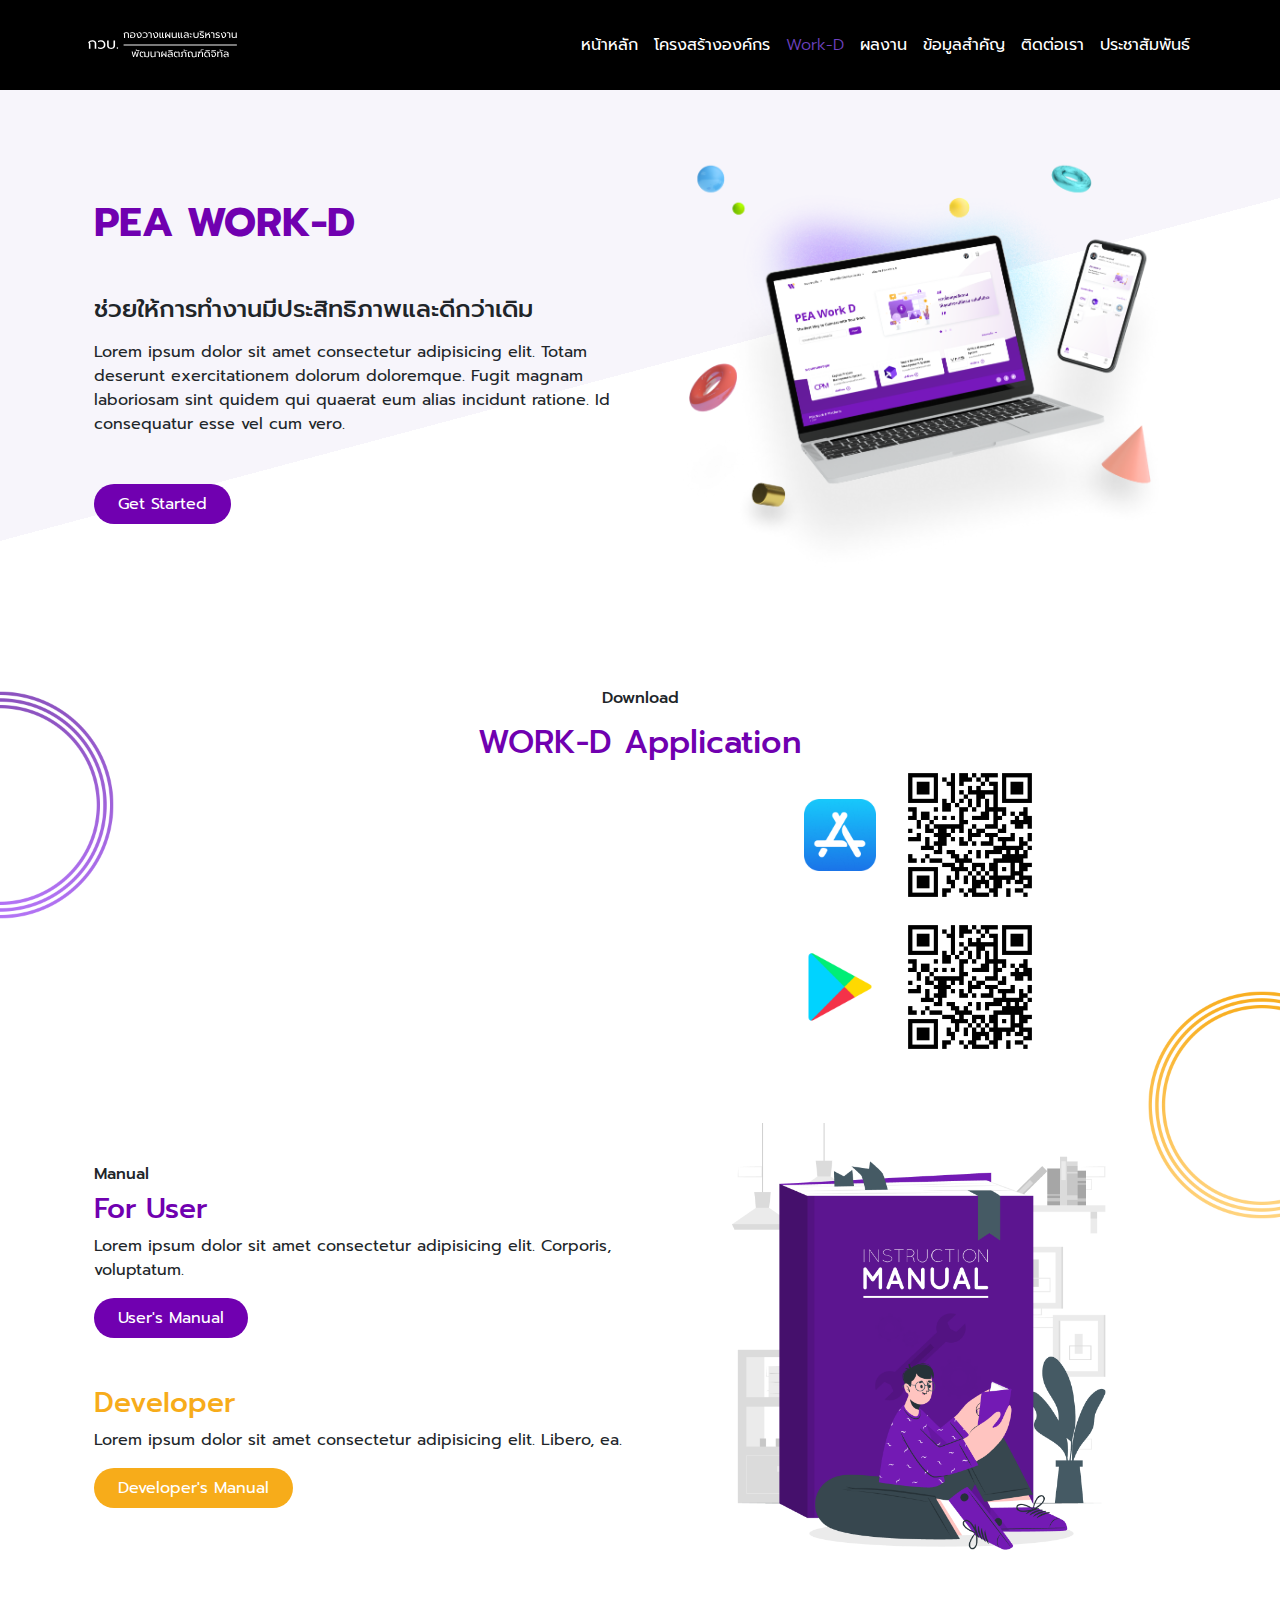
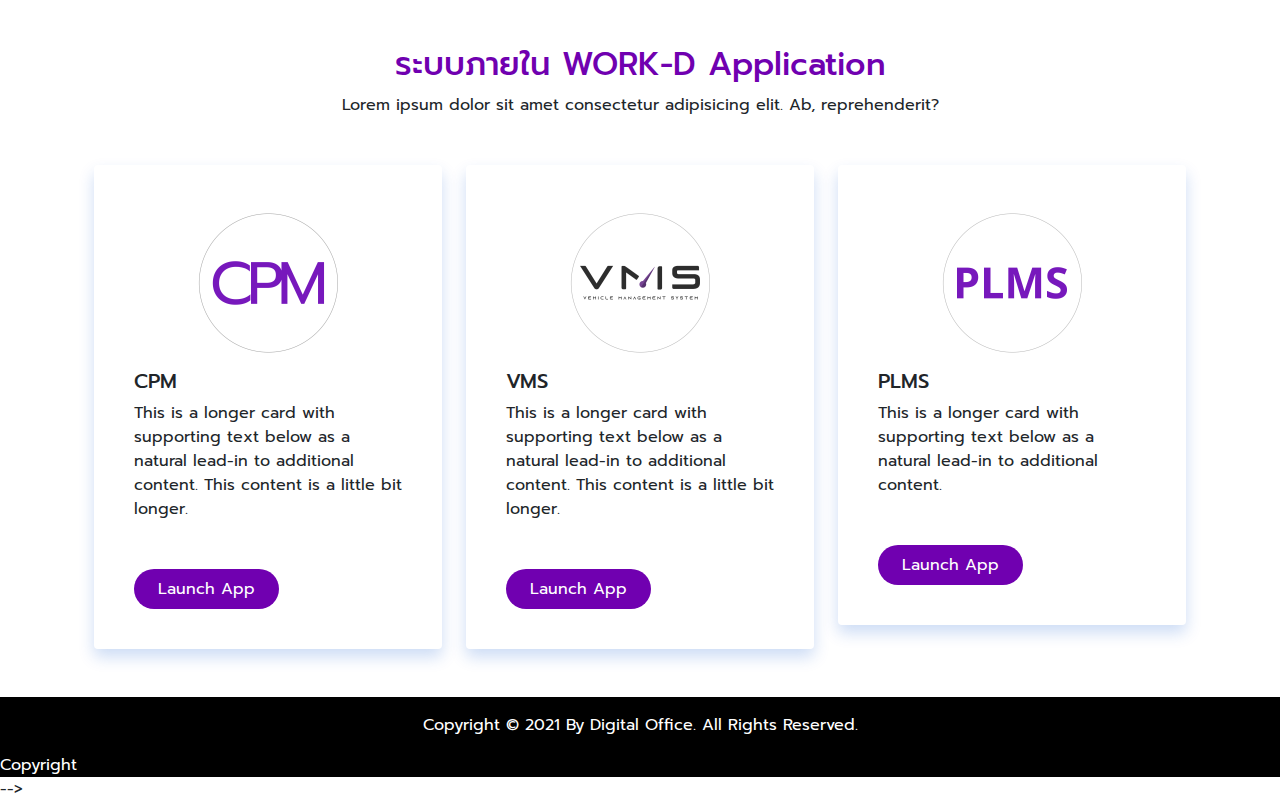
==== workd.html @ 35b896db "init project" ====
<!DOCTYPE html>
<html>

<head>
    <title></title>
    <meta charset="utf-8">
    <meta name="viewport" content="width=device-width, initial-scale=1">
    <!-- <link rel="stylesheet" href="./www/css/uikit.css" /> -->
    
    <link href="./www/css/bootstrap.min.css" rel="stylesheet">
    <script src="./www/js/bootstrap.bundle.min.js"></script>
    <link href="https://cdn.jsdelivr.net/npm/bootstrap@5.0.1/dist/css/bootstrap.min.css" rel="stylesheet" integrity="sha384-+0n0xVW2eSR5OomGNYDnhzAbDsOXxcvSN1TPprVMTNDbiYZCxYbOOl7+AMvyTG2x" crossorigin="anonymous">
    <link rel="preconnect" href="https://fonts.gstatic.com">
    <link href="https://fonts.googleapis.com/css2?family=Prompt:wght@300;400;500;700&display=swap" rel="stylesheet">
    <link rel="stylesheet" href="./www/css/stylesheet.css" />
</head>

<body>

    <div class="header">
        <div class="container">
            <nav class="navbar navbar-dark navbar-expand-lg bg-faded justify-content-center">
                <a href="/" class="navbar-brand d-flex w-50 mr-auto"><img src="./www/img/logo.svg" alt="" style="height:64px"></a>
                <button class="navbar-toggler" type="button" data-toggle="collapse" data-target="#collapsingNavbar3">
                <span class="navbar-toggler-icon"></span>
                </button>
                <div class="navbar-collapse collapse w-100" id="collapsingNavbar3">
                    <ul class="nav navbar-nav ml-auto w-100 justify-content-end">
                        <li class="nav-item">
                            <a class="nav-link" href="./index.html">หน้าหลัก</a>
                        </li>
                        <li class="nav-item">
                            <a class="nav-link" href="./organizational.html">โครงสร้างองค์กร</a>
                        </li>
                        <li class="nav-item">
                          <a class="nav-link active" href="./workd.html">Work-D</a>
                      </li>
                        <li class="nav-item">
                            <a class="nav-link" href="./portfolio.html">ผลงาน</a>
                        </li>
                        <li class="nav-item">
                            <a class="nav-link" href="./download.html">ข้อมูลสำคัญ</a>
                        </li>
                        <li class="nav-item">
                            <a class="nav-link" href="./contact_us.html">ติดต่อเรา</a>
                        </li>
                        <li class="nav-item">
                            <a class="nav-link" target="_blank" href="https://www.facebook.com/PEADigitalOffice">ประชาสัมพันธ์</a>
                        </li>
                    </ul>
                </div>
            </nav>
        </div>
    </div>

    <!-- SectionBanner -->
    <div class="bg_banner mb-3" id="section_banner">
        <div class="container">
            <div class="row pt-5 pb-3 align-items-center">
              <div class="col-sm-12 col-md-6 order-md-first order-sm-last">
                <h1 class="fw-bold mb-5 text-primary" >PEA WORK-D</h1>
                <p class="h4 mb-3">ช่วยให้การทำงานมีประสิทธิภาพและดีกว่าเดิม</p>
                <p class="mb-5">
                    Lorem ipsum dolor sit amet consectetur adipisicing elit. Totam deserunt exercitationem dolorum doloremque. Fugit magnam laboriosam sint quidem qui quaerat eum alias incidunt ratione. Id consequatur esse vel cum vero.
                </p>
                <a href="workd.pea.co.th" class="btn btn-primary mb-5">Get Started</a>
              </div>
              <div class="col-sm-12 col-md-6 order-sm-first">
                <img class="img-fluid d-block" style="width: 100%;height:auto" src="./www/img//banner_img.png">
              </div>
            </div>
          </div>
        </div>
    </div>

    <!-- SectionDownload -->
    <div class="position-relative">
        <img src="./www/img/circle_p.png" class="position-absolute" style="top: 20px;left: -120px; width: 240px; height: 240px; z-index: 0;" alt="">
        <img src="./www/img/circle_y.png" class="position-absolute" style="top: 320px;right: 0px; width: 240px; height: 240px; z-index: 0" alt="">
    
        <div class="container py-4 align-items-center  text-center ">    
            <p class="h6 mb-3">
                Download 
            </p>
            <p class="h2 text-primary" >
                WORK-D Application
            </p>
            <div class="row align-items-center d-flex justify-content-start row-cols-sm-1 row-cols-md-2">
                <div class="col-sm-12 col-md-6 ">
                    <img src="./www//img/workdapp.png" class="img-fluid "  alt="">
                </div>
                <div class="col-sm-12 col-md-6 ">
                    <div class="mb-4">
                        <img src="./www/img/logo_ios.png" alt="" class="workd_icon me-4">
                        <img src="./www/img/qr_android.png" alt="" class="workd_qr">
                    </div>
                    <div>
                        <img src="./www/img/logo_android.png" alt="" class="workd_icon me-4">
                        <img src="./www/img/qr_android.png" alt="" class="workd_qr">
                    </div>
                </div>
            </div>    
        </div>
    </div>

    <!-- SectionManual -->
    <div class="container my-5">
        <div class="row justify-content-center align-items-center">
            <div class=" col-sm-12 col-md-6">
                <p class="h6 mb-2">
                    Manual
                </p>
                <p class="h3 text-primary" >
                    For User
                </p>
                <p>
                    Lorem ipsum dolor sit amet consectetur adipisicing elit. Corporis, voluptatum.
                </p>
                <button class="btn btn-primary mb-5">
                    User's Manual
                </button>

                <p class="h3 text-secondary" >
                    Developer
                </p>
                <p>
                    Lorem ipsum dolor sit amet consectetur adipisicing elit. Libero, ea.
                </p>
                <button class="btn btn-secondary">
                    Developer's Manual
                </button>
            </div>

            <div class="col-sm-12 col-md-6">
                <img src="./www/img/manual.png" class="img-fluid d-block mx-auto" style="width: 70%;" alt="">
            </div>
        </div>
    </div>

    <!-- SectionWorkdApp -->
    <div class="container pt-5 my-5">
        <p class="h2 text-primary text-center mb-2">
            ระบบภายใน WORK-D Application
        </p>
        <p class="text-center mb-5"> 
            Lorem ipsum dolor sit amet consectetur adipisicing elit. Ab, reprehenderit?
        </p>
        <div class="row row-cols-1 row-cols-md-3 g-4">
            <div class="col">
              <div class="card">
                <img src="./www/img/CPM-logo.png" class="card-img-top  justify-content-center" alt="...">
                <div class="card-body">
                  <h5 class="card-title">CPM</h5>
                  <p class="card-text mb-5">This is a longer card with supporting text below as a natural lead-in to additional content. This content is a little bit longer.</p>
                    <a href="https://workd.pea.co.th/dashboard/1" class="btn btn-primary "> 
                        Launch App
                    </a>
                </div>
              </div>
            </div>
            <div class="col">
              <div class="card">
                <img src="./www/img/VMS-logo.png" class="card-img-top" alt="...">
                <div class="card-body">
                  <h5 class="card-title">VMS</h5>
                  <p class="card-text mb-5">This is a longer card with supporting text below as a natural lead-in to additional content. This content is a little bit longer.</p>
                  <a href="https://workd.pea.co.th/dashboard/1" class="btn btn-primary "> 
                    Launch App
                </a>
                </div>
              </div>
            </div>
            <div class="col">
              <div class="card">
                <img src="./www/img/PLMS-logo.png" class="card-img-top" alt="...">
                <div class="card-body">
                  <h5 class="card-title">PLMS</h5>
                  <p class="card-text mb-5">This is a longer card with supporting text below as a natural lead-in to additional content.</p>
                  <a href="https://workd.pea.co.th/dashboard/1" class="btn btn-primary "> 
                    Launch App
                </a>
                </div>
              </div>
            </div>
          </div>
    </div>




    

    <footer class="">
        <div class="text-center p-3" style="background-color: rgba(0, 0, 0, 0.2);">
            Copyright © 2021 By Digital Office. All Rights Reserved.
        </div>
        Copyright
    </footer>

</body>
<script src="https://cdn.jsdelivr.net/npm/@popperjs/core@2.9.2/dist/umd/popper.min.js" integrity="sha384-IQsoLXl5PILFhosVNubq5LC7Qb9DXgDA9i+tQ8Zj3iwWAwPtgFTxbJ8NT4GN1R8p" crossorigin="anonymous"></script>
<script src="https://cdn.jsdelivr.net/npm/bootstrap@5.0.2/dist/js/bootstrap.min.js" integrity="sha384-cVKIPhGWiC2Al4u+LWgxfKTRIcfu0JTxR+EQDz/bgldoEyl4H0zUF0QKbrJ0EcQF" crossorigin="anonymous"></script> -->
<script src="https://cdn.jsdelivr.net/npm/bootstrap@5.0.2/dist/js/bootstrap.bundle.min.js" integrity="sha384-MrcW6ZMFYlzcLA8Nl+NtUVF0sA7MsXsP1UyJoMp4YLEuNSfAP+JcXn/tWtIaxVXM" crossorigin="anonymous"></script>
<script src="https://cdn.jsdelivr.net/npm/@popperjs/core@2.6.0/dist/umd/popper.min.js"></script>
<script src="./www/js/bootstrap.bundle.min.js"></script>
<script>
   
</script>


</html>
---- www/css/stylesheet.css ----
body {
  font-family: "Prompt", sans-serif !important;
  font-size: 16px;
  /* background-color: #f9f9f9; */
  line-height: 1.5;
}

.navbar-dark {
  background-color: #000;
  color: #fff;
}

.navbar-dark .navbar-nav .nav-link {
  color: #fff !important;
  font-weight: 400;
  font-style: normal;
}

.header {
  background-color: #000;
  width: 100vw;
}

.text-primary {
  color: #7000b0 !important;
}

.text-secondary {
  color: #f7ac1a !important;
}

.background_banner {
  background-color: #fff;
}

.bg_banner {
  background: linear-gradient(165deg, #f7f5fb 50%, #fff 50%);
}

.btn {
  border-radius: 24px;
  padding: 8px;
  padding-left: 24px;
  padding-right: 24px;
  border: none;
  color: #fff !important;
}

.btn-primary {
  background-color: #7000b0;
}
.btn-primary:hover {
  background-color: #8233bb;
}

.btn-secondary {
  background-color: #f7ac1a;
}

.btn-secondary:hover {
  background-color: #ffd584;
}

.workd_icon {
  width: 72px;
  height: 72px;
}

.workd_qr {
  width: 128px;
  height: 128px;
}

.navbar-dark .navbar-nav .nav-link:hover,
.navbar-dark .navbar-nav .nav-link:focus {
  color: #fff !important;
  font-weight: 300;
}

.navbar-dark .navbar-nav .show > .nav-link,
.navbar-dark .navbar-nav .nav-link.active {
  color: #6f42c1 !important;
  font-weight: 300;
}

.navbar-dark .navbar-toggler {
  color: rgba(255, 255, 255, 0.55);
  border-color: rgba(255, 255, 255, 0.1);
  float: right;
}

.background_banner img {
  align-items: center;
}

/* .navbar-dark .navbar-toggler-icon {
    background-image: url(data:image/svg+xml,%3csvg xmlns='http://www.w3.org/2000/svg' viewBox='0 0 30 30'%3e%3cpath stroke='rgba%280, 0, 0, 0.55%29' stroke-linecap='round' stroke-miterlimit='10' stroke-width='2' d='M4 7h22M4 15h22M4 23h22'/%3e%3c/svg%3e);
} */

.background_content {
  /* background-color: rebeccapurple; */
  padding: 5%;
  /* border: 1px solid; */
  background: #fff;
}

.team {
  width: 121px;
  height: 121px;
}

.box-shadow {
  box-shadow: 1px 1px 3px 1px #a5a3a336;
  padding: 42px;
}

.box-shadow:first-child {
  margin-right: 20px;
  width: calc(33.3333333333% - 10px);
}

.box-shadow1 {
  width: calc(33.3333333333% - 20px) !important;
}

.box-shadow:last-child {
  margin-left: 20px;
  width: calc(33.3333333333% - 10px);
}

.box-shadow img {
  margin-top: 42px;
  margin-bottom: 42px;
}

.h-box-shadow {
  font-size: 26px;
}

footer {
  background-color: #000;
  color: #fff;
}

.card {
  padding: 24px;
  box-shadow: 0 8px 16px rgb(0 79 206 / 20%) !important;
  border: none;
}

/* card for organizational_page */
.col-6 .card-img-top {
  width: 100%;
  height: 100%;
  margin: 0;
  padding: 0;
}

.card-img-top {
  height: auto;
  margin: auto;
  margin-top: 24px;
  width: 140px;
  height: 140px;
  justify-content: center;
}

.row {
  margin-left: unset !important;
  margin-right: unset !important;
}

.row-white {
  background-color: #fff;
  padding-bottom: 60px;
}

.card-img-top {
  border-top-left-radius: 12px !important;
  border-top-right-radius: 12px !important;
}

.contact_us_shadow {
  width: calc(50% - 10px) !important;
}

#town {
  margin-top: 60px;
  margin-bottom: 60px;
}

.row-white-last {
  padding-bottom: 85px;
}

.job-des {
  padding-top: 60px;
  padding-left: 5% !important;
  padding-right: 5% !important;
}

a {
  color: #000 !important;
  text-decoration: none !important;
}

.org_team {
  width: 180px;
  height: 180px;
  margin-left: calc(50% - 90px);
}

.card_org_team {
  border: none !important;
  font-size: 14px;
}

.unset-padding {
  width: 110%;
  margin-left: -5% !important;
}

@media (min-width: 320px) {
  .navbar-toggler {
    margin-left: 24%;
  }
}

@media (min-width: 576px) {
  .navbar-toggler {
    margin-left: 30%;
  }
}

@media (max-width: 425px) {
  .row {
    flex-flow: column-reverse;
  }
}

.my-banner {
  margin-left: auto !important;
  margin-right: auto !important;
  padding: 0px !important;
}

.my-content {
  padding-left: 100px !important;
  padding-right: 100px !important;
  padding-top: 30px !important;
}

a.link-doc {
  color: #8e44ad !important;
}

a.link-doc:hover {
  color: #5352ed !important;
}

.font-color {
  color: #aa00ff !important;
}

.font-bold {
  color: #aa00ff !important;
  font-weight: bold;
}
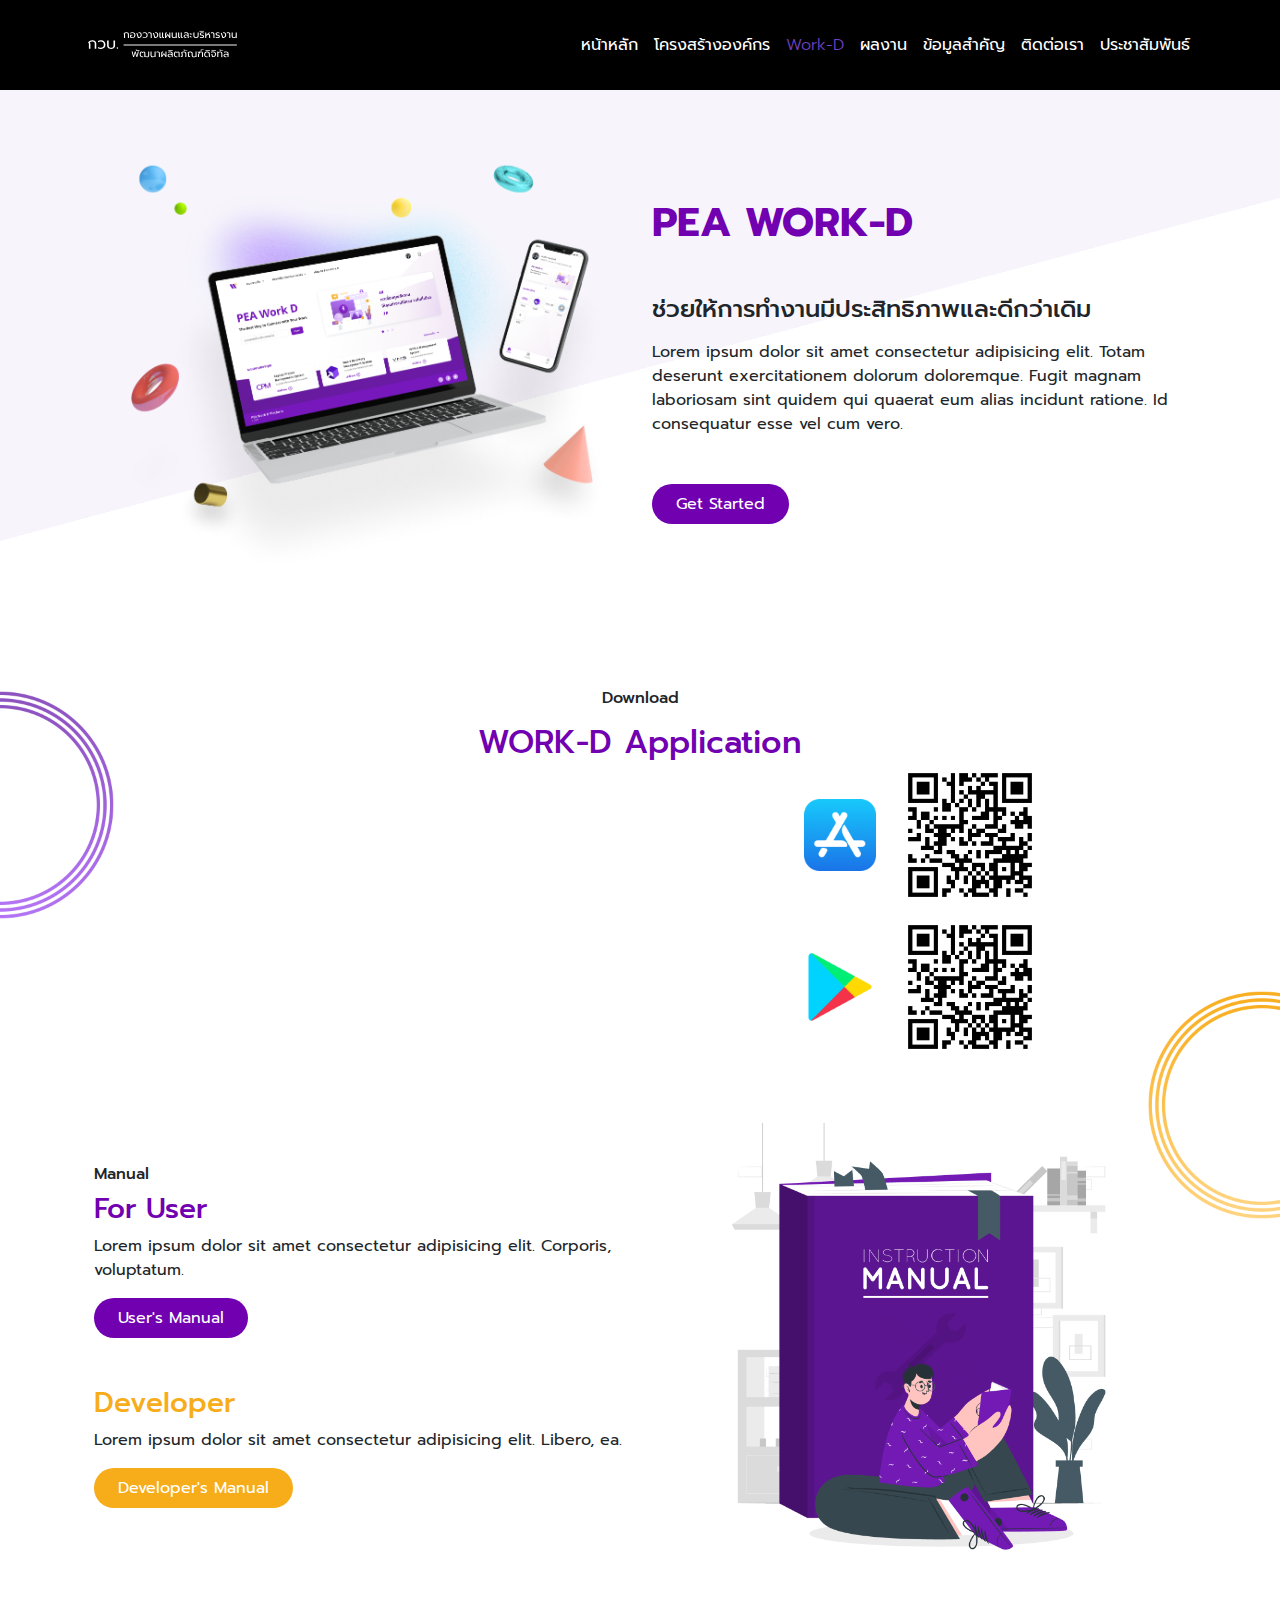
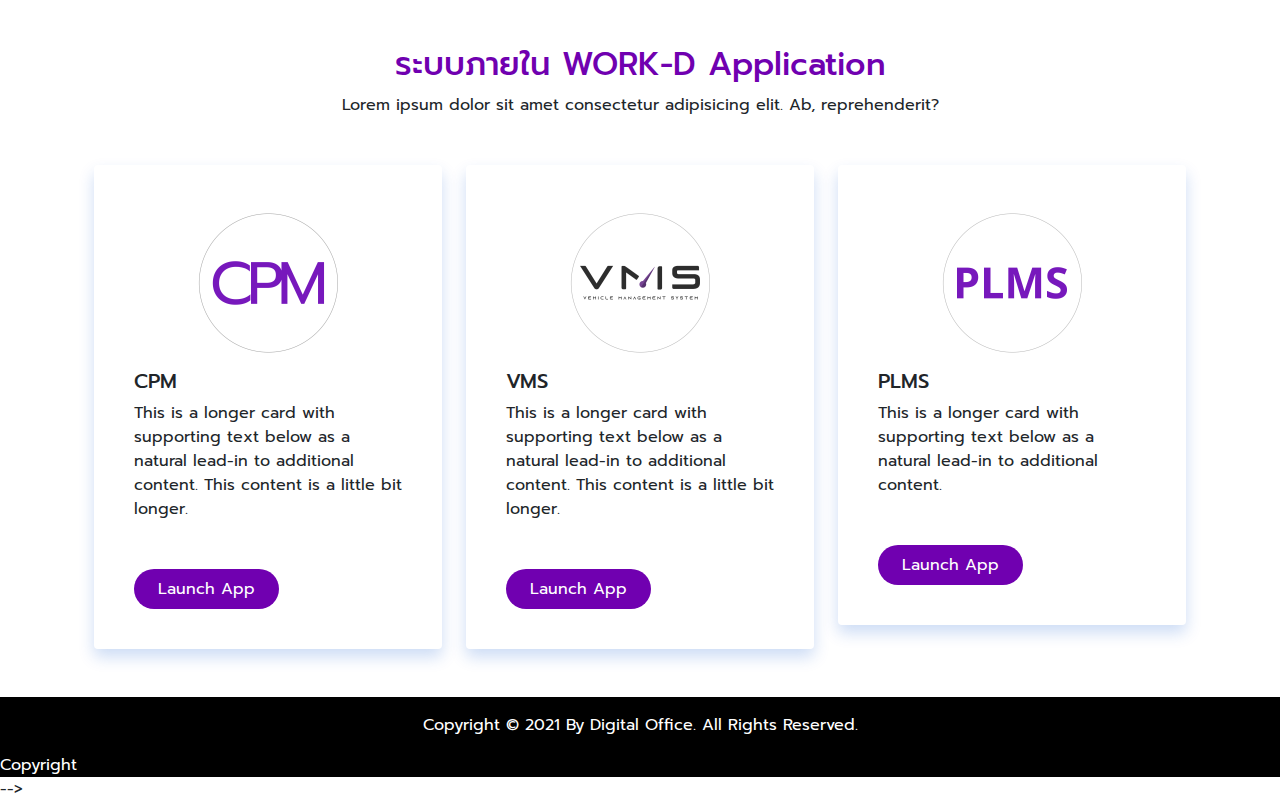
==== commit e5cb5309: "change img" ====
--- a/workd.html
+++ b/workd.html
@@ -57,7 +57,7 @@
     <div class="bg_banner mb-3" id="section_banner">
         <div class="container">
             <div class="row pt-5 pb-3 align-items-center">
-              <div class="col-sm-12 col-md-6 order-md-first order-sm-last">
+              <div class="col-sm-12 col-md-6 ">
                 <h1 class="fw-bold mb-5 text-primary" >PEA WORK-D</h1>
                 <p class="h4 mb-3">ช่วยให้การทำงานมีประสิทธิภาพและดีกว่าเดิม</p>
                 <p class="mb-5">
@@ -86,10 +86,10 @@
                 WORK-D Application
             </p>
             <div class="row align-items-center d-flex justify-content-start row-cols-sm-1 row-cols-md-2">
-                <div class="col-sm-12 col-md-6 ">
+                <div class="col-sm-12 col-md-6 "style="z-index: 1;">
                     <img src="./www//img/workdapp.png" class="img-fluid "  alt="">
                 </div>
-                <div class="col-sm-12 col-md-6 ">
+                <div class="col-sm-12 col-md-6 "style="z-index: 1;">
                     <div class="mb-4">
                         <img src="./www/img/logo_ios.png" alt="" class="workd_icon me-4">
                         <img src="./www/img/qr_android.png" alt="" class="workd_qr">
--- a/www/css/stylesheet.css
+++ b/www/css/stylesheet.css
@@ -233,7 +233,7 @@
 }
 
 @media (max-width: 425px) {
-  .row {
+  .bg_banner .row {
     flex-flow: column-reverse;
   }
 }
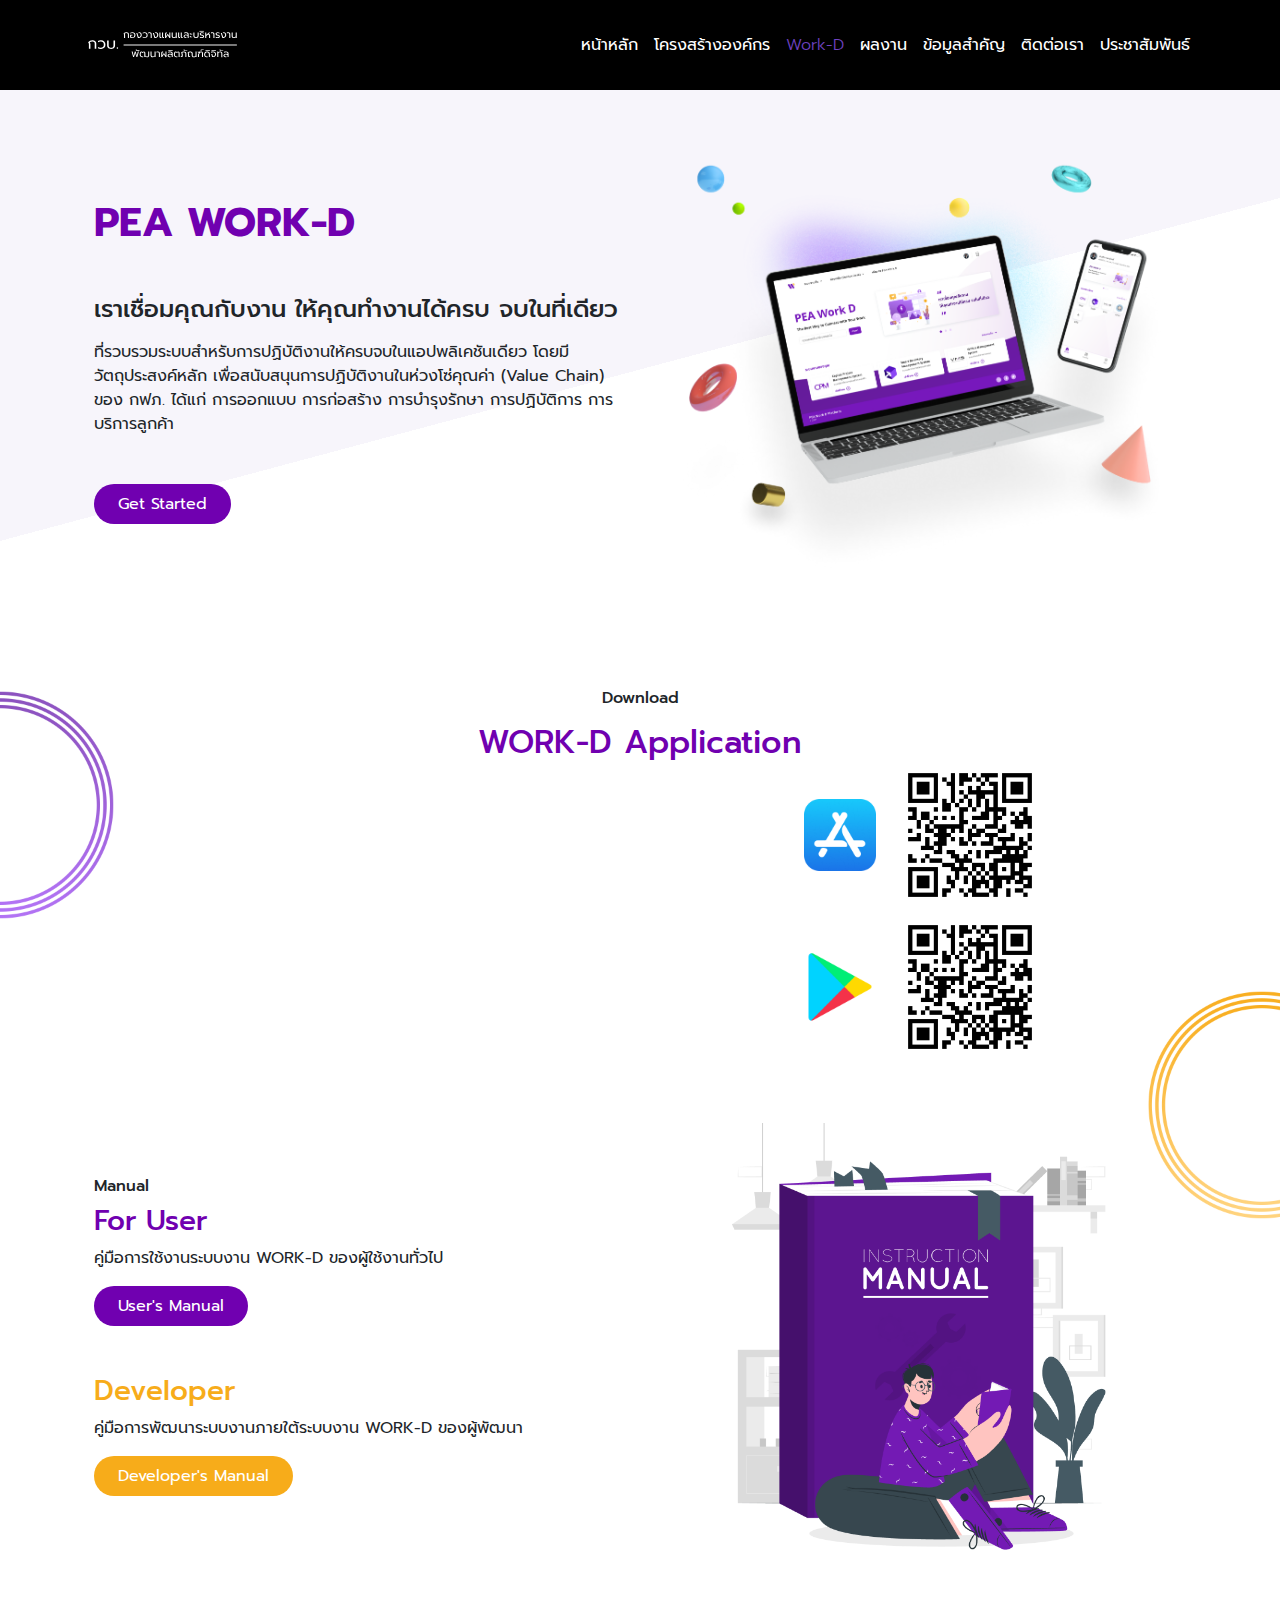
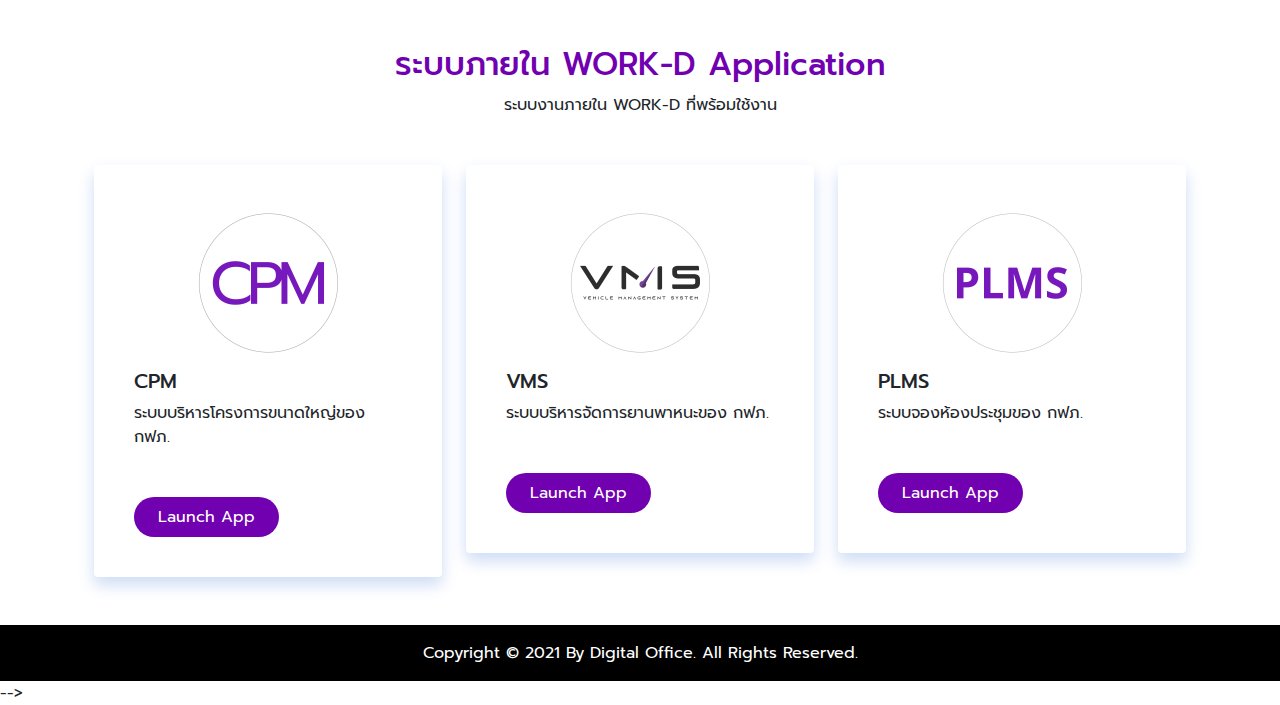
==== commit 6998bab9: "fixed bug" ====
--- a/workd.html
+++ b/workd.html
@@ -59,13 +59,13 @@
             <div class="row pt-5 pb-3 align-items-center">
               <div class="col-sm-12 col-md-6 ">
                 <h1 class="fw-bold mb-5 text-primary" >PEA WORK-D</h1>
-                <p class="h4 mb-3">ช่วยให้การทำงานมีประสิทธิภาพและดีกว่าเดิม</p>
+                <p class="h4 mb-3">เราเชื่อมคุณกับงาน ให้คุณทำงานได้ครบ จบในที่เดียว</p>
                 <p class="mb-5">
-                    Lorem ipsum dolor sit amet consectetur adipisicing elit. Totam deserunt exercitationem dolorum doloremque. Fugit magnam laboriosam sint quidem qui quaerat eum alias incidunt ratione. Id consequatur esse vel cum vero.
+                    ที่รวบรวมระบบสำหรับการปฏิบัติงานให้ครบจบในแอปพลิเคชันเดียว โดยมีวัตถุประสงค์หลัก เพื่อสนับสนุนการปฏิบัติงานในห่วงโซ่คุณค่า (Value Chain) ของ กฟภ. ได้แก่ การออกแบบ การก่อสร้าง การบำรุงรักษา การปฏิบัติการ การบริการลูกค้า
                 </p>
                 <a href="workd.pea.co.th" class="btn btn-primary mb-5">Get Started</a>
               </div>
-              <div class="col-sm-12 col-md-6 order-sm-first">
+              <div class="col-sm-12 col-md-6 ">
                 <img class="img-fluid d-block" style="width: 100%;height:auto" src="./www/img//banner_img.png">
               </div>
             </div>
@@ -114,7 +114,7 @@
                     For User
                 </p>
                 <p>
-                    Lorem ipsum dolor sit amet consectetur adipisicing elit. Corporis, voluptatum.
+                    คู่มือการใช้งานระบบงาน WORK-D ของผู้ใช้งานทั่วไป
                 </p>
                 <button class="btn btn-primary mb-5">
                     User's Manual
@@ -124,7 +124,7 @@
                     Developer
                 </p>
                 <p>
-                    Lorem ipsum dolor sit amet consectetur adipisicing elit. Libero, ea.
+                    คู่มือการพัฒนาระบบงานภายใต้ระบบงาน WORK-D ของผู้พัฒนา
                 </p>
                 <button class="btn btn-secondary">
                     Developer's Manual
@@ -143,7 +143,7 @@
             ระบบภายใน WORK-D Application
         </p>
         <p class="text-center mb-5"> 
-            Lorem ipsum dolor sit amet consectetur adipisicing elit. Ab, reprehenderit?
+            ระบบงานภายใน WORK-D ที่พร้อมใช้งาน
         </p>
         <div class="row row-cols-1 row-cols-md-3 g-4">
             <div class="col">
@@ -151,7 +151,7 @@
                 <img src="./www/img/CPM-logo.png" class="card-img-top  justify-content-center" alt="...">
                 <div class="card-body">
                   <h5 class="card-title">CPM</h5>
-                  <p class="card-text mb-5">This is a longer card with supporting text below as a natural lead-in to additional content. This content is a little bit longer.</p>
+                  <p class="card-text mb-5">ระบบบริหารโครงการขนาดใหญ่ของ กฟภ.</p>
                     <a href="https://workd.pea.co.th/dashboard/1" class="btn btn-primary "> 
                         Launch App
                     </a>
@@ -163,7 +163,7 @@
                 <img src="./www/img/VMS-logo.png" class="card-img-top" alt="...">
                 <div class="card-body">
                   <h5 class="card-title">VMS</h5>
-                  <p class="card-text mb-5">This is a longer card with supporting text below as a natural lead-in to additional content. This content is a little bit longer.</p>
+                  <p class="card-text mb-5">ระบบบริหารจัดการยานพาหนะของ กฟภ.</p>
                   <a href="https://workd.pea.co.th/dashboard/1" class="btn btn-primary "> 
                     Launch App
                 </a>
@@ -175,7 +175,7 @@
                 <img src="./www/img/PLMS-logo.png" class="card-img-top" alt="...">
                 <div class="card-body">
                   <h5 class="card-title">PLMS</h5>
-                  <p class="card-text mb-5">This is a longer card with supporting text below as a natural lead-in to additional content.</p>
+                  <p class="card-text mb-5">ระบบจองห้องประชุมของ กฟภ.</p>
                   <a href="https://workd.pea.co.th/dashboard/1" class="btn btn-primary "> 
                     Launch App
                 </a>
@@ -194,7 +194,7 @@
         <div class="text-center p-3" style="background-color: rgba(0, 0, 0, 0.2);">
             Copyright © 2021 By Digital Office. All Rights Reserved.
         </div>
-        Copyright
+        
     </footer>
 
 </body>
